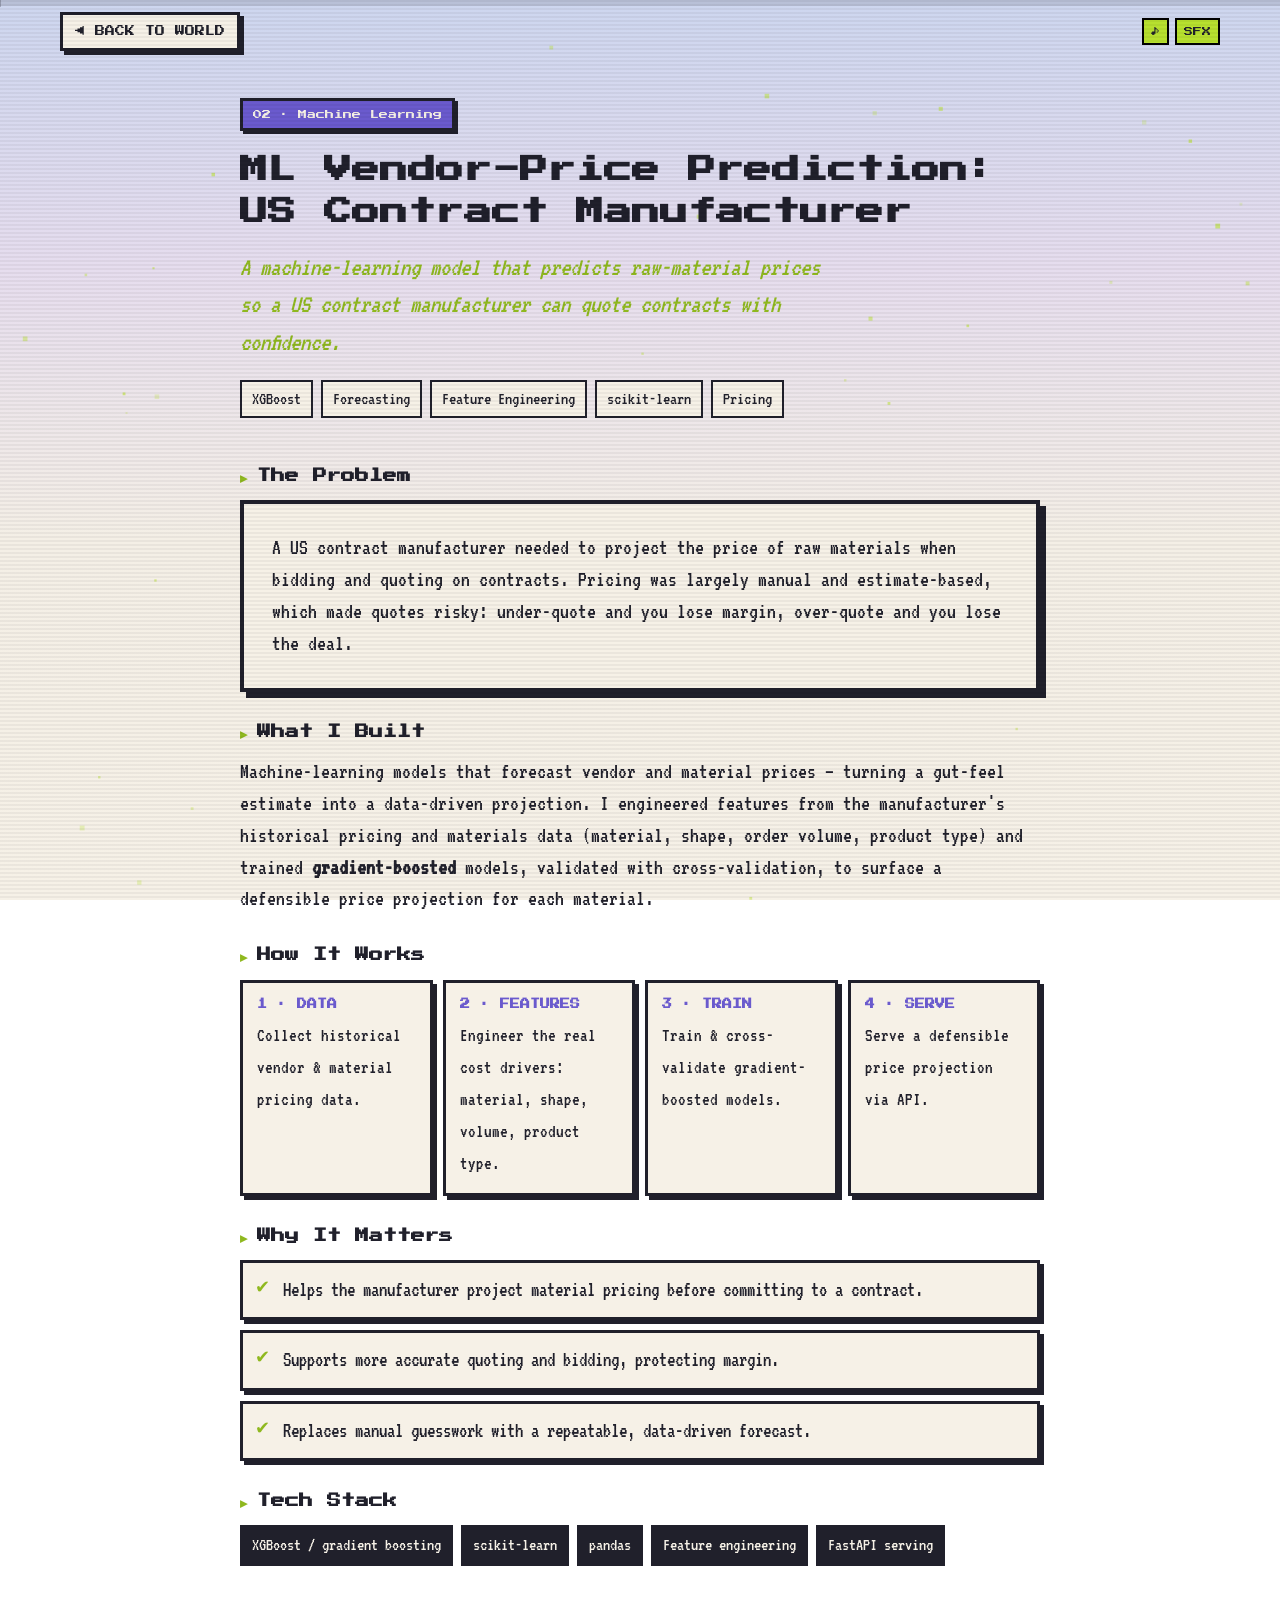
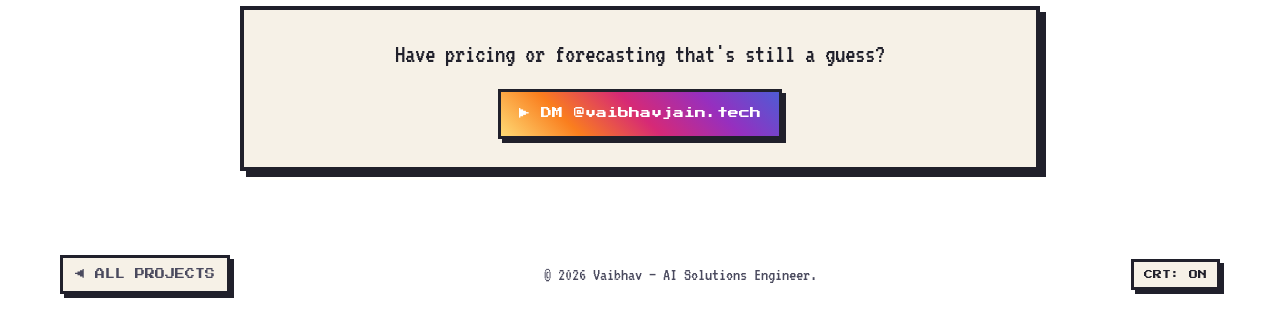
==== projects/ml-vendor-pricing.html @ e8b2287a "Initial deploy: AI/ML portfolio site" ====
<!DOCTYPE html>
<html lang="en">
<head>
  <meta charset="UTF-8" />
  <meta name="viewport" content="width=device-width, initial-scale=1.0" />
  <title>ML Vendor-Price Prediction — Vaibhav</title>
  <meta name="description" content="Gradient-boosted machine-learning models that forecast raw-material prices so a US contract manufacturer can quote contracts with confidence." />
  <link rel="preconnect" href="https://fonts.googleapis.com" />
  <link rel="preconnect" href="https://fonts.gstatic.com" crossorigin />
  <link href="https://fonts.googleapis.com/css2?family=Press+Start+2P&family=VT323&display=swap" rel="stylesheet" />
  <link rel="stylesheet" href="../assets/css/retro.css" />
</head>
<body id="top">
  <div class="progress" aria-hidden="true"><div class="progress__fill" id="progressFill"></div></div>
  <canvas id="pollen" class="pollen" aria-hidden="true"></canvas>

  <header class="pnav">
    <a href="../index.html#projects" class="pnav__back">&#9664; BACK TO WORLD</a>
    <div class="pnav__audio">
      <button id="musicBtn" class="ghud__btn" title="Music">&#9834;</button>
      <button id="sfxBtn" class="ghud__btn" title="Sound effects">SFX</button>
    </div>
  </header>

  <main class="pdetail">
    <section class="phero">
      <span class="pcat reveal">02 &middot; Machine Learning</span>
      <h1 class="ptitle reveal" data-delay="1">ML Vendor-Price Prediction: US Contract Manufacturer</h1>
      <p class="pone reveal" data-delay="2">A machine-learning model that predicts raw-material prices so a US contract manufacturer can quote contracts with confidence.</p>
      <ul class="ptags reveal" data-delay="3">
        <li>XGBoost</li><li>Forecasting</li><li>Feature Engineering</li><li>scikit-learn</li><li>Pricing</li>
      </ul>
    </section>

    <section class="pblock reveal">
      <h2>The Problem</h2>
      <div class="card">A US contract manufacturer needed to project the price of raw materials when bidding and quoting on contracts. Pricing was largely manual and estimate-based, which made quotes risky: under-quote and you lose margin, over-quote and you lose the deal.</div>
    </section>

    <section class="pblock reveal">
      <h2>What I Built</h2>
      <p>Machine-learning models that forecast vendor and material prices — turning a gut-feel estimate into a data-driven projection. I engineered features from the manufacturer's historical pricing and materials data (material, shape, order volume, product type) and trained <strong>gradient-boosted</strong> models, validated with cross-validation, to surface a defensible price projection for each material.</p>
    </section>

    <section class="pblock reveal">
      <h2>How It Works</h2>
      <div class="pflow">
        <div class="pstep"><b>1 · DATA</b><span>Collect historical vendor &amp; material pricing data.</span></div>
        <div class="pstep"><b>2 · FEATURES</b><span>Engineer the real cost drivers: material, shape, volume, product type.</span></div>
        <div class="pstep"><b>3 · TRAIN</b><span>Train &amp; cross-validate gradient-boosted models.</span></div>
        <div class="pstep"><b>4 · SERVE</b><span>Serve a defensible price projection via API.</span></div>
      </div>
    </section>

    <section class="pblock reveal">
      <h2>Why It Matters</h2>
      <ul class="pwhy">
        <li>Helps the manufacturer project material pricing before committing to a contract.</li>
        <li>Supports more accurate quoting and bidding, protecting margin.</li>
        <li>Replaces manual guesswork with a repeatable, data-driven forecast.</li>
      </ul>
    </section>

    <section class="pblock reveal">
      <h2>Tech Stack</h2>
      <ul class="pstack">
        <li>XGBoost / gradient boosting</li><li>scikit-learn</li><li>pandas</li><li>Feature engineering</li><li>FastAPI serving</li>
      </ul>
    </section>

    <div class="pcta reveal">
      <p class="lead">Have pricing or forecasting that's still a guess?</p>
      <a href="https://instagram.com/vaibhavjain.tech" target="_blank" rel="noopener" class="btn btn--ig">&#9654; DM @vaibhavjain.tech</a>
    </div>
  </main>

  <footer class="footer">
    <a href="../index.html#projects" class="pnav__back">&#9664; ALL PROJECTS</a>
    <p>&copy; <span id="year"></span> Vaibhav — AI Solutions Engineer.</p>
    <button id="crtToggle" class="footer__toggle" title="Toggle CRT scanlines">CRT: ON</button>
  </footer>

  <div class="scanlines" id="scanlines" aria-hidden="true"></div>
  <script src="../assets/js/audio.js"></script>
  <script src="../assets/js/project.js"></script>
</body>
</html>
---- assets/css/retro.css ----
/* ============================================================
   RETRO PORTFOLIO — scrollable one-pager
   OG pixel/terminal vibe + tasteful micro-interactions.
   Edit the :root palette to re-skin everything.
   ============================================================ */

:root {
  --sky-top: #cdd6ef;
  --sky-mid: #e6ddee;
  --sky-bot: #f4efe6;
  --cream: #f6f1e7;
  --ink: #20202b;
  --ink-soft: #4a4a5e;
  --lime: #b7e02f;
  --lime-deep: #8fb81f;
  --grape: #6a5acd;
  --orange: #e06a3b;

  --card-bg: #f6f1e7;
  --shadow: 6px 6px 0 0 var(--ink);
  --shadow-sm: 4px 4px 0 0 var(--ink);

  --font-display: "Press Start 2P", monospace;
  --font-body: "VT323", monospace;
  --maxw: 1200px;
}

* , *::before, *::after { box-sizing: border-box; margin: 0; padding: 0; }
html { scroll-behavior: smooth; scroll-padding-top: 80px; }

body {
  font-family: var(--font-body);
  font-size: 22px; line-height: 1.45; color: var(--ink);
  background:
    linear-gradient(to bottom, var(--sky-top), var(--sky-mid) 30%, var(--sky-bot) 60%, var(--cream) 100%);
  background-attachment: fixed;
  min-height: 100vh; overflow-x: hidden;
}
img { image-rendering: pixelated; image-rendering: crisp-edges; }
a { color: inherit; }

/* ---------- Scroll progress (XP-style) ---------- */
.progress {
  position: fixed; top: 0; left: 0; right: 0; height: 6px; z-index: 100;
  background: rgba(32,32,43,.12);
}
.progress__fill {
  height: 100%; width: 0%;
  background: repeating-linear-gradient(90deg, var(--lime) 0 8px, var(--lime-deep) 8px 12px);
  box-shadow: 0 0 0 1px rgba(32,32,43,.25);
}

/* ---------- Floating pixel particles ---------- */
.pollen { position: fixed; inset: 0; z-index: -1; pointer-events: none; width: 100%; height: 100%; }

/* ---------- Nav backdrop (shows on scroll) ---------- */
.nav-backdrop {
  position: fixed; top: 0; left: 0; right: 0; z-index: 85; height: 68px;
  background: rgba(246,241,231,.94);
  backdrop-filter: blur(8px); -webkit-backdrop-filter: blur(8px);
  border-bottom: 3px solid var(--ink);
  box-shadow: 0 4px 0 rgba(32,32,43,.07);
  opacity: 0; transform: translateY(-100%);
  transition: opacity .22s ease, transform .22s ease;
  pointer-events: none;
}
.nav-backdrop.visible { opacity: 1; transform: translateY(0); pointer-events: auto; }

/* ---------- Nav ---------- */
.nav {
  position: sticky; top: 6px; z-index: 90;
  display: flex; align-items: center; justify-content: flex-start;
  gap: 26px; flex-wrap: wrap;
  max-width: var(--maxw); margin: 10px auto 0; padding: 0 20px;
}
.nav__logo {
  font-family: var(--font-display); font-size: 12px; text-decoration: none;
  display: inline-flex; align-items: center; gap: 8px;
  background: var(--card-bg); border: 3px solid var(--ink);
  padding: 9px 12px; box-shadow: var(--shadow-sm);
  transition: transform .1s;
}
.nav__logo:active { transform: translate(2px,2px); box-shadow: 2px 2px 0 var(--ink); }
.nav__dot { width: 10px; height: 10px; background: var(--lime); border: 2px solid var(--ink); animation: blink 1.4s steps(2) infinite; }
.nav__links { display: flex; align-items: center; gap: 16px; }
.nav__links a {
  font-family: var(--font-display); font-size: 10px; text-decoration: none;
  padding: 6px 2px; border-bottom: 3px solid transparent; transition: border-color .15s, color .15s;
}
.nav__links a:hover { border-color: var(--lime-deep); }
.nav__links a.is-active { border-color: var(--grape); color: var(--grape); }
.nav__cta {
  background: var(--lime); border: 3px solid var(--ink); padding: 8px 12px !important;
  box-shadow: var(--shadow-sm);
}
.nav__cta.is-active { color: var(--ink); }
.nav__cta:hover { transform: translate(-1px,-1px); }

/* ---------- Layout ---------- */
main { max-width: var(--maxw); margin: 0 auto; padding: 0 20px 40px; }
.section { padding: 60px 0 10px; }
.section__title {
  font-family: var(--font-display); font-size: 18px; margin-bottom: 22px;
  display: flex; align-items: center; gap: 12px;
  text-shadow: 2px 2px 0 rgba(183,224,47,.55);
}
.section__icon { width: 40px; height: auto; filter: drop-shadow(2px 2px 0 rgba(0,0,0,.2)); }
.section__num { font-size: 12px; color: var(--cream); background: var(--ink); padding: 6px 8px; }

/* ---------- Cards ---------- */
.card {
  background: var(--card-bg); border: 4px solid var(--ink); box-shadow: var(--shadow);
  padding: 28px; transition: transform .12s ease, box-shadow .12s ease;
}
.card p + p { margin-top: 14px; }
.card--center { text-align: center; }
.lead { font-size: 26px; line-height: 1.3; }
.muted { color: var(--ink-soft); }
.accent { color: var(--lime-deep); }

/* lift micro-interaction on interactive cards */
.skill:hover, .project:hover { transform: translate(-3px,-3px); box-shadow: 9px 9px 0 0 var(--ink); }

/* ---------- Hero ---------- */
.hero { padding: 40px 0 0; position: relative; }
.hero__grid { display: grid; grid-template-columns: 1fr auto; gap: 30px; align-items: center; }
.hero__inner { max-width: 760px; }

/* pixel portrait */
.hero__char { display: flex; justify-content: center; }
.portrait { position: relative; animation: bob 4s ease-in-out infinite; }
.portrait img {
  width: 220px; height: 220px; object-fit: cover; display: block;
  border: 5px solid var(--ink); box-shadow: 8px 8px 0 0 var(--ink);
  background: var(--cream);
}
.portrait__plate {
  position: absolute; left: 50%; bottom: -16px; transform: translateX(-50%);
  font-family: var(--font-display); font-size: 9px; white-space: nowrap;
  color: var(--cream); background: var(--grape); border: 3px solid var(--ink);
  padding: 6px 10px; box-shadow: 3px 3px 0 var(--ink);
}
@keyframes bob { 0%,100% { transform: translateY(0); } 50% { transform: translateY(-8px); } }

@media (max-width: 820px) {
  .hero__grid { grid-template-columns: 1fr; }
  .hero__char { order: -1; justify-content: flex-start; margin-bottom: 8px; }
  .portrait img { width: 150px; height: 150px; }
}
.hero__kicker { font-family: var(--font-display); font-size: 10px; color: var(--grape); margin-bottom: 18px; letter-spacing: 1px; }
.hero__title { font-family: var(--font-display); font-size: clamp(20px, 4.4vw, 34px); line-height: 1.5; margin-bottom: 20px; }
.type { color: var(--lime-deep); }
.type::after { content: "_"; color: var(--ink); animation: blink 1s steps(2) infinite; }
.hero__lede { font-size: 25px; max-width: 60ch; margin-bottom: 26px; }
.hero__actions { display: flex; flex-wrap: wrap; gap: 14px; margin-bottom: 30px; }

.stats { list-style: none; display: flex; flex-wrap: wrap; gap: 26px; border-top: 3px dashed var(--ink-soft); padding-top: 20px; }
.stats li { display: flex; flex-direction: column; }
.stats strong { font-family: var(--font-display); font-size: 16px; color: var(--lime-deep); }
.stats span { font-size: 18px; color: var(--ink-soft); }

/* pixel skyline */
.skyline {
  position: relative; display: flex; align-items: flex-end; justify-content: center;
  gap: 4px; margin-top: 50px; padding-bottom: 0;
}
.skyline img { width: 84px; height: auto; display: block; position: relative; z-index: 2; transition: transform .2s ease; }
.skyline img:hover { transform: translateY(-8px); }
.skyline__tree { width: 38px !important; }
.skyline__lamp { width: 26px !important; }
.skyline__ground {
  position: absolute; left: -50vw; right: -50vw; bottom: 0; height: 28px; z-index: 1;
  background: repeating-linear-gradient(90deg, #3a5a40 0 16px, #2c4632 16px 32px);
  border-top: 5px solid var(--ink);
}

/* ---------- Buttons ---------- */
.btn {
  font-family: var(--font-display); font-size: 11px; text-decoration: none; color: var(--ink);
  border: 3px solid var(--ink); padding: 14px 18px; box-shadow: var(--shadow-sm);
  display: inline-block; transition: transform .1s, box-shadow .1s;
}
.btn:hover { transform: translate(-2px,-2px); box-shadow: 6px 6px 0 0 var(--ink); }
.btn:active { transform: translate(2px,2px); box-shadow: 2px 2px 0 0 var(--ink); }
.btn--primary { background: var(--lime); }
.btn--ghost { background: var(--cream); }
.btn--ig { background: linear-gradient(45deg, #feda75, #fa7e1e 25%, #d62976 50%, #962fbf 75%, #4f5bd5); color: #fff; }

/* ---------- Contact ---------- */
.contact__handle { margin-top: 16px; font-size: 20px; color: var(--ink-soft); }
.contact__handle strong { color: var(--grape); }

/* ---------- Grids ---------- */
.grid { display: grid; gap: 22px; }
.grid--3 { grid-template-columns: repeat(auto-fit, minmax(250px, 1fr)); }

/* ---------- Skills ---------- */
.skill h3 { font-family: var(--font-display); font-size: 12px; margin-bottom: 16px; }
.tags { list-style: none; display: flex; flex-wrap: wrap; gap: 8px; }
.tags li { font-size: 19px; background: var(--cream); border: 2px solid var(--ink); padding: 4px 10px; transition: transform .1s, background .1s; }
.tags li:hover { background: var(--lime); transform: translateY(-2px); }
.tags--sm li { font-size: 17px; padding: 3px 8px; }

/* ---------- Projects ---------- */
.section__hint { font-family: var(--font-display); font-size: 9px; color: var(--grape); margin: -8px 0 18px; }
.project { display: flex; flex-direction: column; text-decoration: none; color: inherit; position: relative; }
.project { transform-style: preserve-3d; will-change: transform; }
.project__enter {
  font-family: var(--font-display); font-size: 10px; color: var(--cream);
  background: var(--ink); padding: 8px 10px; align-self: flex-start; margin-top: auto;
  transition: background .15s;
}
.project:hover .project__enter { background: var(--lime-deep); }
.project__thumb {
  height: 150px; margin-bottom: 16px; border: 3px solid var(--ink); position: relative;
  background: repeating-linear-gradient(45deg, #d7cfc0 0 10px, #cfc6b6 10px 20px);
  background-size: cover; background-position: center;
}
.project__thumb::after {
  content: attr(data-label); position: absolute; bottom: 8px; left: 8px;
  font-family: var(--font-display); font-size: 9px; background: var(--ink); color: var(--cream); padding: 4px 6px;
}
.project h3 { font-family: var(--font-display); font-size: 13px; margin-bottom: 12px; }
.project p { flex: 1; margin-bottom: 14px; }
.project__links { display: flex; gap: 16px; margin-top: 8px; }
.link { font-family: var(--font-display); font-size: 10px; color: var(--grape); text-decoration: none; border-bottom: 2px solid transparent; }
.link:hover { border-color: var(--grape); }
code { background: var(--cream); border: 1px solid var(--ink); padding: 0 4px; font-family: var(--font-body); font-size: 18px; }

/* ---------- Contact ---------- */
.section--contact { padding-bottom: 30px; }
.contact__links { display: flex; flex-wrap: wrap; gap: 14px; justify-content: center; margin-top: 22px; }

/* ---------- Footer ---------- */
.footer {
  max-width: var(--maxw); margin: 0 auto; padding: 24px 20px 40px;
  display: flex; flex-wrap: wrap; gap: 12px; align-items: center; justify-content: space-between;
  font-size: 18px; color: var(--ink-soft); position: relative;
}
.footer__tree { width: 32px; height: auto; }
.footer__toggle {
  font-family: var(--font-display); font-size: 9px; cursor: pointer; color: var(--ink);
  background: var(--cream); border: 3px solid var(--ink); padding: 8px 10px; box-shadow: var(--shadow-sm);
}
.footer__toggle:active { transform: translate(2px,2px); box-shadow: none; }

/* ============================================================
   GAMIFICATION UI
   ============================================================ */
.ghud {
  position: fixed; bottom: 14px; right: 14px; z-index: 110;
  display: flex; align-items: center; gap: 12px;
  background: var(--ink); color: var(--cream);
  border: 3px solid #000; box-shadow: 4px 4px 0 rgba(0,0,0,.5);
  padding: 8px 12px;
}
.ghud__avatar { width: 30px; height: 30px; object-fit: cover; border: 2px solid #000; background: var(--lime); }
.ghud__stat { display: flex; flex-direction: column; line-height: 1.1; }
.ghud__k { font-family: var(--font-display); font-size: 7px; color: #b9b0d8; }
.ghud__k b { color: var(--lime); }
.ghud__stat b { font-family: var(--font-display); font-size: 12px; color: #fff; }
.ghud__xp { width: 64px; height: 10px; margin-top: 4px; border: 2px solid #000; background: #2b2546; }
.ghud__xpfill {
  height: 100%; width: 0%;
  background: repeating-linear-gradient(90deg, var(--lime) 0 6px, var(--lime-deep) 6px 9px);
  transition: width .4s steps(6);
}
.ghud__btns { display: flex; gap: 6px; }
.ghud__btn {
  font-family: var(--font-display); font-size: 9px; cursor: pointer;
  color: var(--ink); background: var(--lime); border: 2px solid #000; padding: 7px 7px;
}
.ghud__btn.off { background: #6b6b78; color: #d8d4c8; }
.ghud__btn:active { transform: translate(1px,1px); }

/* sound start prompt */
.sound-start {
  position: fixed; left: 50%; bottom: 18px; transform: translateX(-50%); z-index: 130;
  font-family: var(--font-display); font-size: 11px; cursor: pointer;
  color: var(--ink); background: var(--lime); border: 3px solid #000;
  padding: 12px 16px; box-shadow: 4px 4px 0 #000;
  animation: nudge 1.4s ease-in-out infinite;
}
.sound-start.gone { display: none; }
@keyframes nudge { 0%,100% { transform: translateX(-50%) translateY(0); } 50% { transform: translateX(-50%) translateY(-5px); } }

/* achievement toast */
.achv {
  position: fixed; left: 14px; bottom: 14px; z-index: 120;
  display: flex; align-items: center; gap: 12px; max-width: 320px;
  background: var(--card-bg); border: 3px solid #000; box-shadow: var(--shadow-sm);
  padding: 12px 14px; transform: translateX(-130%); transition: transform .35s cubic-bezier(.2,1.3,.4,1);
}
.achv.show { transform: translateX(0); }
.achv__badge {
  font-size: 22px; color: #000; background: #ffd23f; border: 3px solid #000;
  width: 42px; height: 42px; display: grid; place-items: center; flex: 0 0 auto;
}
.achv__txt { display: flex; flex-direction: column; line-height: 1.15; }
.achv__txt b { font-family: var(--font-display); font-size: 10px; color: var(--orange); }
.achv__txt span { font-size: 18px; color: var(--ink-soft); }

/* level-up banner */
.levelup {
  position: fixed; left: 50%; top: 40%; transform: translate(-50%,-50%) scale(.4);
  z-index: 140; pointer-events: none; text-align: center;
  display: none; flex-direction: column; align-items: center; gap: 6px;
}
.levelup.show { display: flex; animation: lvlpop 1.6s ease forwards; }
.levelup span { font-family: var(--font-display); font-size: 26px; color: var(--lime); text-shadow: 3px 3px 0 #000; }
.levelup b { font-family: var(--font-display); font-size: 48px; color: #fff; text-shadow: 4px 4px 0 var(--grape), 8px 8px 0 rgba(0,0,0,.4); }
@keyframes lvlpop {
  0% { transform: translate(-50%,-50%) scale(.3); opacity: 0; }
  18% { transform: translate(-50%,-50%) scale(1.1); opacity: 1; }
  30% { transform: translate(-50%,-50%) scale(1); }
  80% { transform: translate(-50%,-50%) scale(1); opacity: 1; }
  100% { transform: translate(-50%,-55%) scale(1); opacity: 0; }
}

/* floating "+N" point popups */
.point-pop {
  position: fixed; z-index: 125; pointer-events: none;
  font-family: var(--font-display); font-size: 13px; color: var(--lime-deep);
  text-shadow: 2px 2px 0 #000; animation: floatUp .9s ease-out forwards;
}
@keyframes floatUp {
  0% { transform: translateY(0); opacity: 1; }
  100% { transform: translateY(-44px); opacity: 0; }
}

/* pixel confetti */
.confetti { position: fixed; top: -12px; width: 10px; height: 10px; z-index: 135; animation: fall 2.6s linear forwards; }
@keyframes fall { to { transform: translateY(110vh) rotate(540deg); opacity: .2; } }

/* ============================================================
   BENTO GRID — PROJECTS (2×2)
   ============================================================ */
.grid--bento {
  display: grid;
  grid-template-columns: 1fr 1fr;
  gap: 22px;
}
@media (max-width: 580px) { .grid--bento { grid-template-columns: 1fr; } }

/* ---------- Project thumb — Kenney Tiny Town scene backgrounds ---------- */
.project__thumb { image-rendering: pixelated; image-rendering: crisp-edges; }

.project__thumb--rag {
  background:
    linear-gradient(rgba(11,26,60,.6) 0%, rgba(11,26,60,.25) 100%),
    url('../img/sprites/tt-sample.png') 10% 25% / 140% auto no-repeat,
    #0b1a3c;
}
.project__thumb--ml {
  background:
    linear-gradient(rgba(30,11,60,.6) 0%, rgba(30,11,60,.25) 100%),
    url('../img/sprites/tt-sample.png') 85% 55% / 140% auto no-repeat,
    #190b3c;
}
.project__thumb--parcel {
  background:
    linear-gradient(rgba(11,34,16,.6) 0%, rgba(11,34,16,.25) 100%),
    url('../img/sprites/tt-sample.png') 40% center / 140% auto no-repeat,
    #0b2210;
}
.project__thumb--ai {
  background:
    linear-gradient(rgba(46,16,5,.6) 0%, rgba(46,16,5,.25) 100%),
    url('../img/sprites/tt-sample.png') 90% 70% / 160% auto no-repeat,
    #2e1005;
}

/* Scanline overlay — ::before; ::after stays as the label */
.project__thumb::before {
  content: ''; position: absolute; inset: 0; z-index: 1; pointer-events: none;
  background: repeating-linear-gradient(0deg, transparent 0 5px, rgba(0,0,0,.1) 5px 6px);
}
.project__thumb::after { z-index: 5; }

/* ---------- Project gamification meta ---------- */
.project__meta { display: flex; justify-content: space-between; align-items: center; margin-bottom: 10px; }
.project__quest { font-family: var(--font-display); font-size: 8px; color: var(--grape); letter-spacing: 1px; }
.project__xp { font-family: var(--font-display); font-size: 9px; color: var(--lime); background: var(--ink); border: 2px solid var(--lime-deep); padding: 3px 8px; }
.project__diff { font-size: 18px; color: #ffd23f; letter-spacing: 2px; margin: 4px 0 10px; text-shadow: 1px 1px 0 #000; }
.project__status { display: inline-block; font-family: var(--font-display); font-size: 8px; color: var(--lime); border: 2px solid var(--lime); padding: 4px 8px; margin-top: 8px; margin-bottom: 6px; }

/* ============================================================
   SPRITE SCENES — Skills Mario + Projects Walker
   ============================================================ */
.sprite-scene {
  position: relative; overflow: hidden; margin: 18px 0;
  height: 90px; border: 3px solid var(--ink); box-shadow: var(--shadow-sm);
  background: linear-gradient(to bottom, #5c94fc 65%, transparent 65%);
}
.sprite-scene--slim {
  height: 62px; background: transparent; border: none; box-shadow: none; margin: 0 0 16px;
}
.sprite-scene__ground {
  position: absolute; bottom: 0; left: 0; right: 0; height: 28px;
  background: repeating-linear-gradient(90deg, #5a8a18 0 16px, #4a7a12 16px 32px);
  border-top: 3px solid #1e3a08;
}
.sprite-scene--slim .sprite-scene__ground { height: 24px; background: repeating-linear-gradient(90deg, var(--lime-deep) 0 16px, #7da020 16px 32px); border-top-color: var(--ink); }

/* ? block */
.sprite-scene__qblock {
  position: absolute; top: 6px; left: 50%; transform: translateX(-50%);
  width: 72px; height: 72px; image-rendering: pixelated;
  animation: qb-hit 9s linear infinite;
}
/* coin pop */
.sprite-scene__coin {
  position: absolute; top: 6px; left: 50%;
  width: 54px; height: 54px; image-rendering: pixelated;
  opacity: 0; animation: coin-fly 9s linear infinite;
}
/* character wrapper — handles horizontal movement */
.ssc-wrap {
  position: absolute; bottom: 28px;
  animation-timing-function: linear;
  animation-iteration-count: infinite;
}
.ssc-wrap--mario { animation: mario-x 9s linear infinite; }
.ssc-wrap--walker { animation: walker-x 7s linear infinite; bottom: 24px; }
/* character sprite */
.ssc-char {
  width: 72px; height: 72px;
  background-image: url('../img/sprites/characters.png');
  background-size: 672px 222px;
  background-repeat: no-repeat;
  image-rendering: pixelated;
}
.ssc-char--r0 { background-position: 0 0; animation: char-frames-r0 0.36s steps(1) infinite, mario-jump 9s linear infinite; }
.ssc-char--r1 { background-position: 0 -75px; animation: char-frames-r1 0.4s steps(1) infinite; }

/* Horizontal walk keyframes */
@keyframes mario-x {
  0%   { left: -80px; }
  100% { left: calc(100% + 80px); }
}
@keyframes walker-x {
  0%   { left: -80px; }
  100% { left: calc(100% + 80px); }
}
/* Jump — synced to when Mario reaches the centre (≈50% of traverse) */
@keyframes mario-jump {
  0%, 46%   { transform: translateY(0); }
  50%       { transform: translateY(-46px); }
  54%       { transform: translateY(0); }
  100%      { transform: translateY(0); }
}
/* Sprite walking frames */
@keyframes char-frames-r0 {
  0%  { background-position: 0 0; }
  50% { background-position: -75px 0; }
}
@keyframes char-frames-r1 {
  0%  { background-position: 0 -75px; }
  50% { background-position: -75px -75px; }
}
/* ? block bounce on hit */
@keyframes qb-hit {
  0%, 48%  { transform: translateX(-50%) translateY(0); }
  50%      { transform: translateX(-50%) translateY(-16px); }
  52%      { transform: translateX(-50%) translateY(4px); }
  54%      { transform: translateX(-50%) translateY(0); }
  100%     { transform: translateX(-50%) translateY(0); }
}
/* Coin flies up out of block */
@keyframes coin-fly {
  0%, 50%  { opacity: 0; transform: translateX(-50%) translateY(0); }
  52%      { opacity: 1; transform: translateX(-50%) translateY(-18px); }
  58%      { opacity: 1; transform: translateX(-50%) translateY(-72px); }
  63%      { opacity: 0; transform: translateX(-50%) translateY(-90px); }
  100%     { opacity: 0; }
}

/* ============================================================
   PROJECT DETAIL PAGES
   ============================================================ */
.pnav {
  position: sticky; top: 0; z-index: 90;
  display: flex; align-items: center; justify-content: space-between; gap: 12px;
  max-width: var(--maxw); margin: 0 auto; padding: 12px 20px;
}
.pnav__back {
  font-family: var(--font-display); font-size: 10px; text-decoration: none;
  background: var(--card-bg); border: 3px solid var(--ink); padding: 9px 12px;
  box-shadow: var(--shadow-sm); transition: transform .1s;
}
.pnav__back:hover { transform: translate(-2px,-2px); box-shadow: 6px 6px 0 var(--ink); }
.pnav__audio { display: flex; gap: 6px; }

.pdetail { max-width: 840px; margin: 0 auto; padding: 10px 20px 60px; }
.phero { padding: 24px 0 10px; }
.pcat {
  display: inline-block; font-family: var(--font-display); font-size: 9px;
  color: var(--cream); background: var(--grape); border: 3px solid var(--ink);
  padding: 7px 10px; box-shadow: 3px 3px 0 var(--ink); margin-bottom: 18px;
}
.ptitle { font-family: var(--font-display); font-size: clamp(18px, 4vw, 28px); line-height: 1.5; margin-bottom: 16px; }
.pone { font-size: 26px; color: var(--lime-deep); font-style: italic; max-width: 60ch; margin-bottom: 18px; }
.ptags { list-style: none; display: flex; flex-wrap: wrap; gap: 8px; margin-bottom: 8px; }
.ptags li { font-size: 18px; background: var(--cream); border: 2px solid var(--ink); padding: 4px 10px; }

.pblock { margin-top: 30px; }
.pblock h2 {
  font-family: var(--font-display); font-size: 14px; margin-bottom: 14px;
  display: flex; align-items: center; gap: 10px;
}
.pblock h2::before { content: "\25B8"; color: var(--lime-deep); }
.pblock p { font-size: 22px; margin-bottom: 12px; }
.pblock .card { font-size: 22px; }

/* flow stepper */
.pflow { display: flex; flex-wrap: wrap; gap: 10px; align-items: stretch; }
.pstep {
  flex: 1 1 150px; background: var(--card-bg); border: 3px solid var(--ink);
  box-shadow: var(--shadow-sm); padding: 14px; position: relative;
}
.pstep b { font-family: var(--font-display); font-size: 10px; color: var(--grape); display: block; margin-bottom: 8px; }
.pstep span { font-size: 19px; }

/* why-it-matters list */
.pwhy { list-style: none; display: grid; gap: 10px; }
.pwhy li {
  font-size: 21px; background: var(--card-bg); border: 3px solid var(--ink);
  box-shadow: var(--shadow-sm); padding: 12px 14px 12px 40px; position: relative;
}
.pwhy li::before {
  content: "\2714"; position: absolute; left: 12px; top: 12px; color: var(--lime-deep); font-size: 18px;
}

/* tech chips */
.pstack { display: flex; flex-wrap: wrap; gap: 8px; }
.pstack li {
  list-style: none; font-size: 18px; background: var(--ink); color: var(--cream);
  border: 2px solid var(--ink); padding: 5px 10px;
}

/* project CTA */
.pcta {
  margin-top: 40px; text-align: center; background: var(--card-bg);
  border: 4px solid var(--ink); box-shadow: var(--shadow); padding: 28px;
}
.pcta .lead { margin-bottom: 18px; }

/* konami secret mode */
body.rainbow { animation: hue 6s linear infinite; }
@keyframes hue { from { filter: hue-rotate(0deg); } to { filter: hue-rotate(360deg); } }

/* ---------- CRT scanlines overlay ---------- */
.scanlines {
  position: fixed; inset: 0; z-index: 95; pointer-events: none;
  background: repeating-linear-gradient(to bottom, rgba(0,0,0,.045) 0 2px, transparent 2px 4px);
  transition: opacity .2s;
}
body.crt-off .scanlines { opacity: 0; }

/* ---------- Animations / micro-interactions ---------- */
@keyframes blink { 0%,50% { opacity: 1; } 51%,100% { opacity: 0; } }

.reveal { opacity: 0; transform: translateY(18px); transition: opacity .5s ease, transform .5s ease; }
.reveal.is-visible { opacity: 1; transform: none; }
.reveal[data-delay="1"] { transition-delay: .08s; }
.reveal[data-delay="2"] { transition-delay: .16s; }
.reveal[data-delay="3"] { transition-delay: .24s; }
.reveal[data-delay="4"] { transition-delay: .32s; }

@media (prefers-reduced-motion: reduce) {
  *, *::before, *::after { animation: none !important; transition: none !important; }
  .reveal { opacity: 1; transform: none; }
  html { scroll-behavior: auto; }
}

/* ---------- Responsive ---------- */
@media (max-width: 620px) {
  body { font-size: 20px; }
  .nav { justify-content: center; }
  .nav__links { gap: 10px; }
  .nav__links a { font-size: 9px; }
  .section__title { font-size: 14px; }
  .section__icon { width: 30px; }
  .card { padding: 20px; }
  .skyline img { width: 56px; }
}
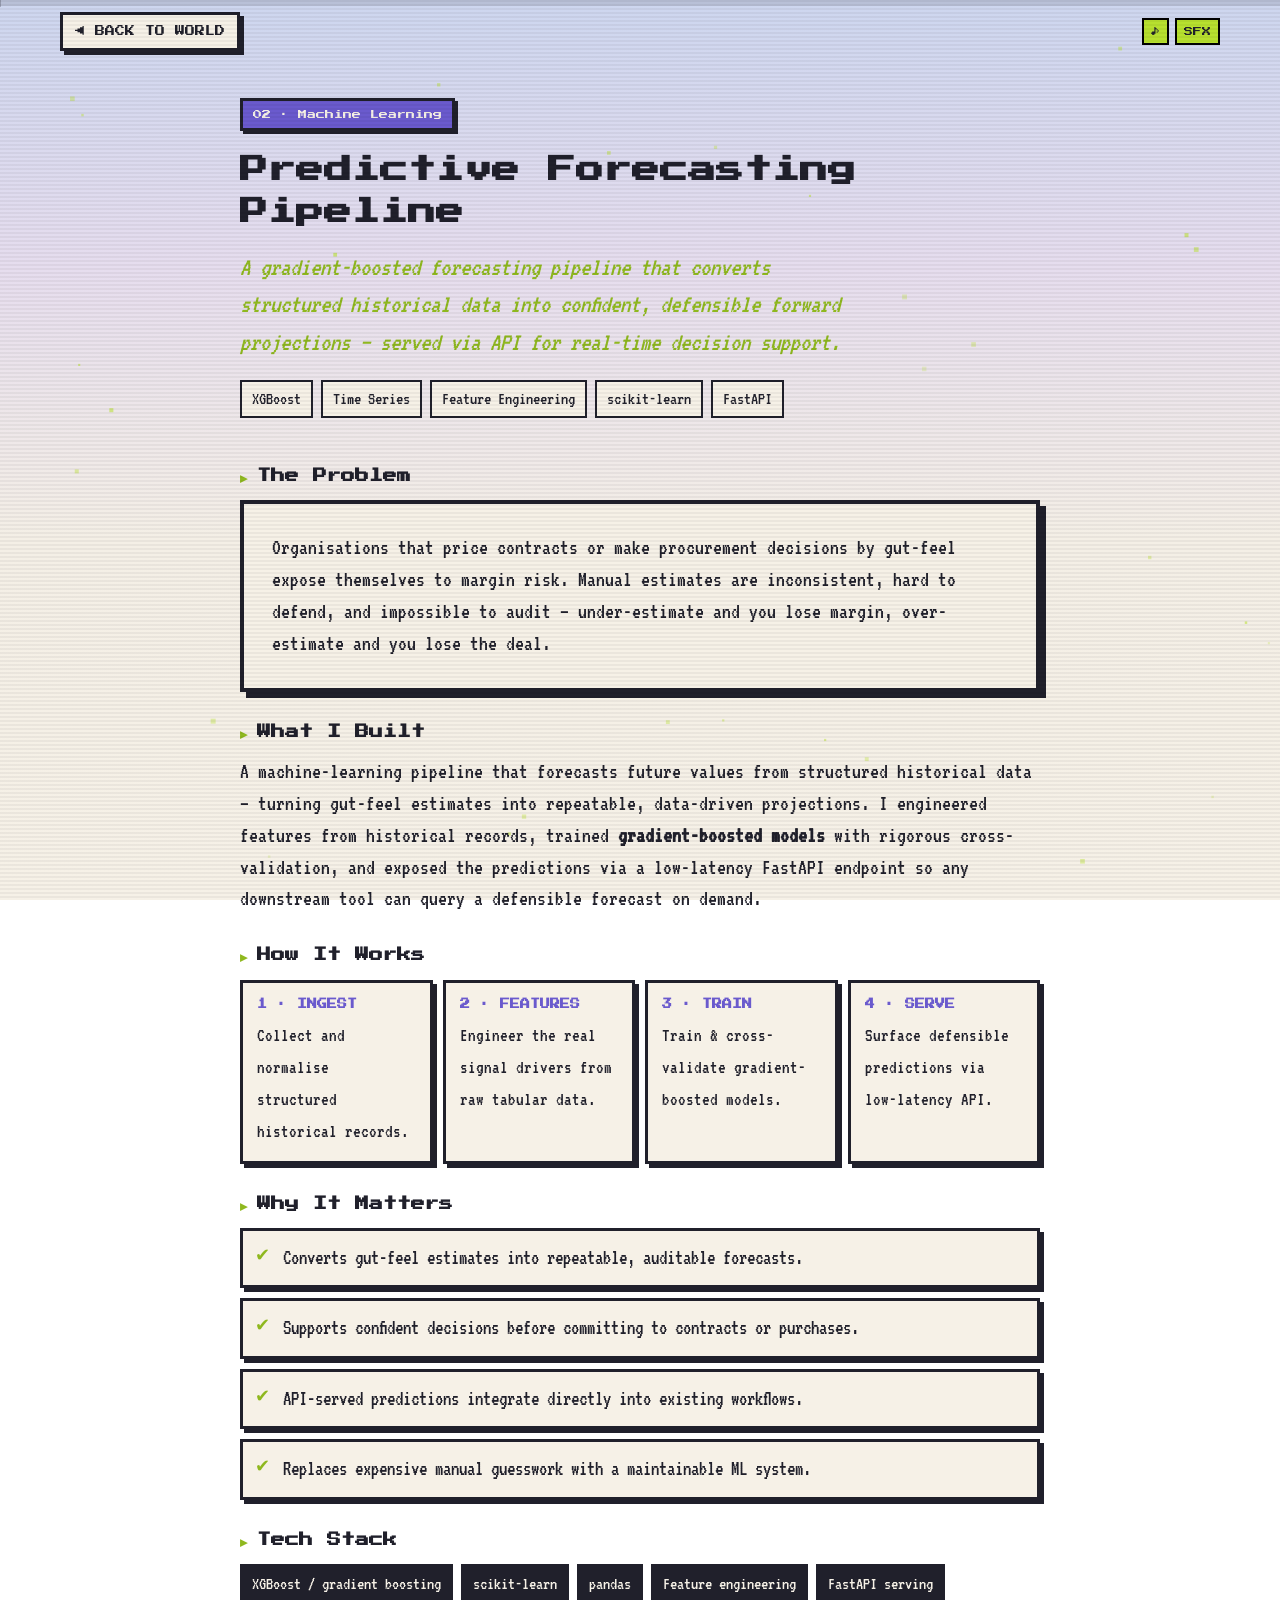
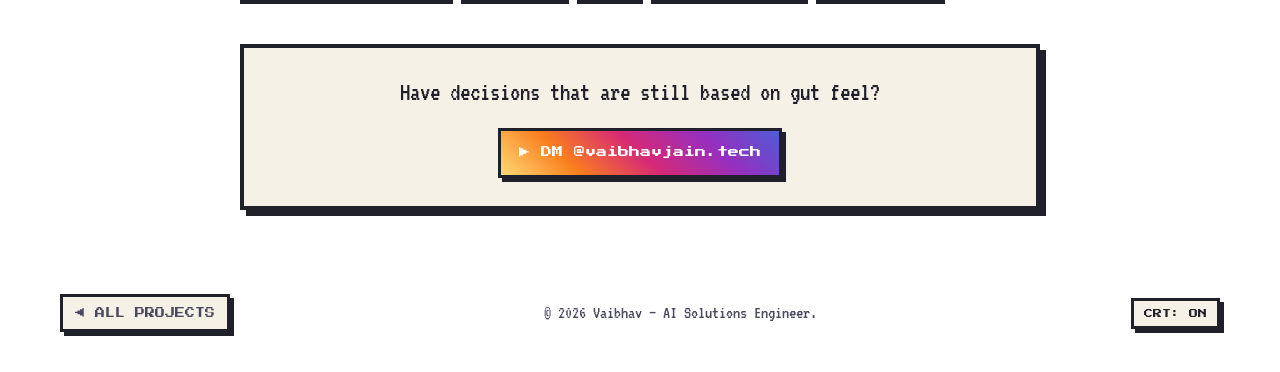
==== commit 23bf5676: "Replace two project cards with generic AI/ML descriptions; add DEVLOG blog - QUEST 02: ML Vendor-Pri" ====
--- a/projects/ml-vendor-pricing.html
+++ b/projects/ml-vendor-pricing.html
@@ -3,8 +3,8 @@
 <head>
   <meta charset="UTF-8" />
   <meta name="viewport" content="width=device-width, initial-scale=1.0" />
-  <title>ML Vendor-Price Prediction — Vaibhav</title>
-  <meta name="description" content="Gradient-boosted machine-learning models that forecast raw-material prices so a US contract manufacturer can quote contracts with confidence." />
+  <title>Predictive Forecasting Pipeline — Vaibhav</title>
+  <meta name="description" content="Gradient-boosted forecasting pipeline that converts structured historical data into defensible forward projections, served via API for real-time decision support." />
   <link rel="preconnect" href="https://fonts.googleapis.com" />
   <link rel="preconnect" href="https://fonts.gstatic.com" crossorigin />
   <link href="https://fonts.googleapis.com/css2?family=Press+Start+2P&family=VT323&display=swap" rel="stylesheet" />
@@ -25,39 +25,40 @@
   <main class="pdetail">
     <section class="phero">
       <span class="pcat reveal">02 &middot; Machine Learning</span>
-      <h1 class="ptitle reveal" data-delay="1">ML Vendor-Price Prediction: US Contract Manufacturer</h1>
-      <p class="pone reveal" data-delay="2">A machine-learning model that predicts raw-material prices so a US contract manufacturer can quote contracts with confidence.</p>
+      <h1 class="ptitle reveal" data-delay="1">Predictive Forecasting Pipeline</h1>
+      <p class="pone reveal" data-delay="2">A gradient-boosted forecasting pipeline that converts structured historical data into confident, defensible forward projections — served via API for real-time decision support.</p>
       <ul class="ptags reveal" data-delay="3">
-        <li>XGBoost</li><li>Forecasting</li><li>Feature Engineering</li><li>scikit-learn</li><li>Pricing</li>
+        <li>XGBoost</li><li>Time Series</li><li>Feature Engineering</li><li>scikit-learn</li><li>FastAPI</li>
       </ul>
     </section>
 
     <section class="pblock reveal">
       <h2>The Problem</h2>
-      <div class="card">A US contract manufacturer needed to project the price of raw materials when bidding and quoting on contracts. Pricing was largely manual and estimate-based, which made quotes risky: under-quote and you lose margin, over-quote and you lose the deal.</div>
+      <div class="card">Organisations that price contracts or make procurement decisions by gut-feel expose themselves to margin risk. Manual estimates are inconsistent, hard to defend, and impossible to audit — under-estimate and you lose margin, over-estimate and you lose the deal.</div>
     </section>
 
     <section class="pblock reveal">
       <h2>What I Built</h2>
-      <p>Machine-learning models that forecast vendor and material prices — turning a gut-feel estimate into a data-driven projection. I engineered features from the manufacturer's historical pricing and materials data (material, shape, order volume, product type) and trained <strong>gradient-boosted</strong> models, validated with cross-validation, to surface a defensible price projection for each material.</p>
+      <p>A machine-learning pipeline that forecasts future values from structured historical data — turning gut-feel estimates into repeatable, data-driven projections. I engineered features from historical records, trained <strong>gradient-boosted models</strong> with rigorous cross-validation, and exposed the predictions via a low-latency FastAPI endpoint so any downstream tool can query a defensible forecast on demand.</p>
     </section>
 
     <section class="pblock reveal">
       <h2>How It Works</h2>
       <div class="pflow">
-        <div class="pstep"><b>1 · DATA</b><span>Collect historical vendor &amp; material pricing data.</span></div>
-        <div class="pstep"><b>2 · FEATURES</b><span>Engineer the real cost drivers: material, shape, volume, product type.</span></div>
+        <div class="pstep"><b>1 · INGEST</b><span>Collect and normalise structured historical records.</span></div>
+        <div class="pstep"><b>2 · FEATURES</b><span>Engineer the real signal drivers from raw tabular data.</span></div>
         <div class="pstep"><b>3 · TRAIN</b><span>Train &amp; cross-validate gradient-boosted models.</span></div>
-        <div class="pstep"><b>4 · SERVE</b><span>Serve a defensible price projection via API.</span></div>
+        <div class="pstep"><b>4 · SERVE</b><span>Surface defensible predictions via low-latency API.</span></div>
       </div>
     </section>
 
     <section class="pblock reveal">
       <h2>Why It Matters</h2>
       <ul class="pwhy">
-        <li>Helps the manufacturer project material pricing before committing to a contract.</li>
-        <li>Supports more accurate quoting and bidding, protecting margin.</li>
-        <li>Replaces manual guesswork with a repeatable, data-driven forecast.</li>
+        <li>Converts gut-feel estimates into repeatable, auditable forecasts.</li>
+        <li>Supports confident decisions before committing to contracts or purchases.</li>
+        <li>API-served predictions integrate directly into existing workflows.</li>
+        <li>Replaces expensive manual guesswork with a maintainable ML system.</li>
       </ul>
     </section>
 
@@ -69,7 +70,7 @@
     </section>
 
     <div class="pcta reveal">
-      <p class="lead">Have pricing or forecasting that's still a guess?</p>
+      <p class="lead">Have decisions that are still based on gut feel?</p>
       <a href="https://instagram.com/vaibhavjain.tech" target="_blank" rel="noopener" class="btn btn--ig">&#9654; DM @vaibhavjain.tech</a>
     </div>
   </main>
--- a/assets/css/retro.css
+++ b/assets/css/retro.css
@@ -545,6 +545,30 @@
 }
 .pcta .lead { margin-bottom: 18px; }
 
+/* ============================================================
+   BLOG / DEVLOG
+   ============================================================ */
+.blog-content { font-size: 22px; line-height: 1.55; }
+.blog-content h1 { font-family: var(--font-display); font-size: 20px; margin-bottom: 18px; }
+.blog-content h2 { font-family: var(--font-display); font-size: 14px; margin: 28px 0 14px; color: var(--grape); }
+.blog-content h3 { font-family: var(--font-display); font-size: 11px; margin: 22px 0 12px; }
+.blog-content p { margin-bottom: 14px; }
+.blog-content ul, .blog-content ol { margin: 0 0 14px 24px; }
+.blog-content li { margin-bottom: 6px; }
+.blog-content strong { color: var(--lime-deep); }
+.blog-content em { font-style: normal; border-bottom: 2px solid var(--grape); }
+.blog-content a { color: var(--grape); border-bottom: 2px solid transparent; }
+.blog-content a:hover { border-color: var(--grape); }
+.blog-content code { background: var(--cream); border: 2px solid var(--ink); padding: 1px 6px; font-family: var(--font-body); font-size: 19px; }
+.blog-content pre { background: var(--ink); color: var(--lime); border: 3px solid var(--ink); padding: 18px; overflow-x: auto; margin-bottom: 14px; box-shadow: var(--shadow-sm); }
+.blog-content pre code { background: none; border: none; padding: 0; color: var(--lime); }
+.blog-content blockquote { border-left: 5px solid var(--grape); padding-left: 16px; color: var(--ink-soft); margin-bottom: 14px; }
+.blog-content hr { border: none; border-top: 3px dashed var(--ink-soft); margin: 28px 0; }
+
+.blog-post-card { display: flex; flex-direction: column; text-decoration: none; color: inherit; }
+.blog-date { font-family: var(--font-display); font-size: 8px; color: var(--ink-soft); margin-bottom: 10px; }
+.blog-tag { font-family: var(--font-display); font-size: 8px; color: var(--lime); background: var(--ink); border: 2px solid var(--lime-deep); padding: 3px 8px; }
+
 /* konami secret mode */
 body.rainbow { animation: hue 6s linear infinite; }
 @keyframes hue { from { filter: hue-rotate(0deg); } to { filter: hue-rotate(360deg); } }
